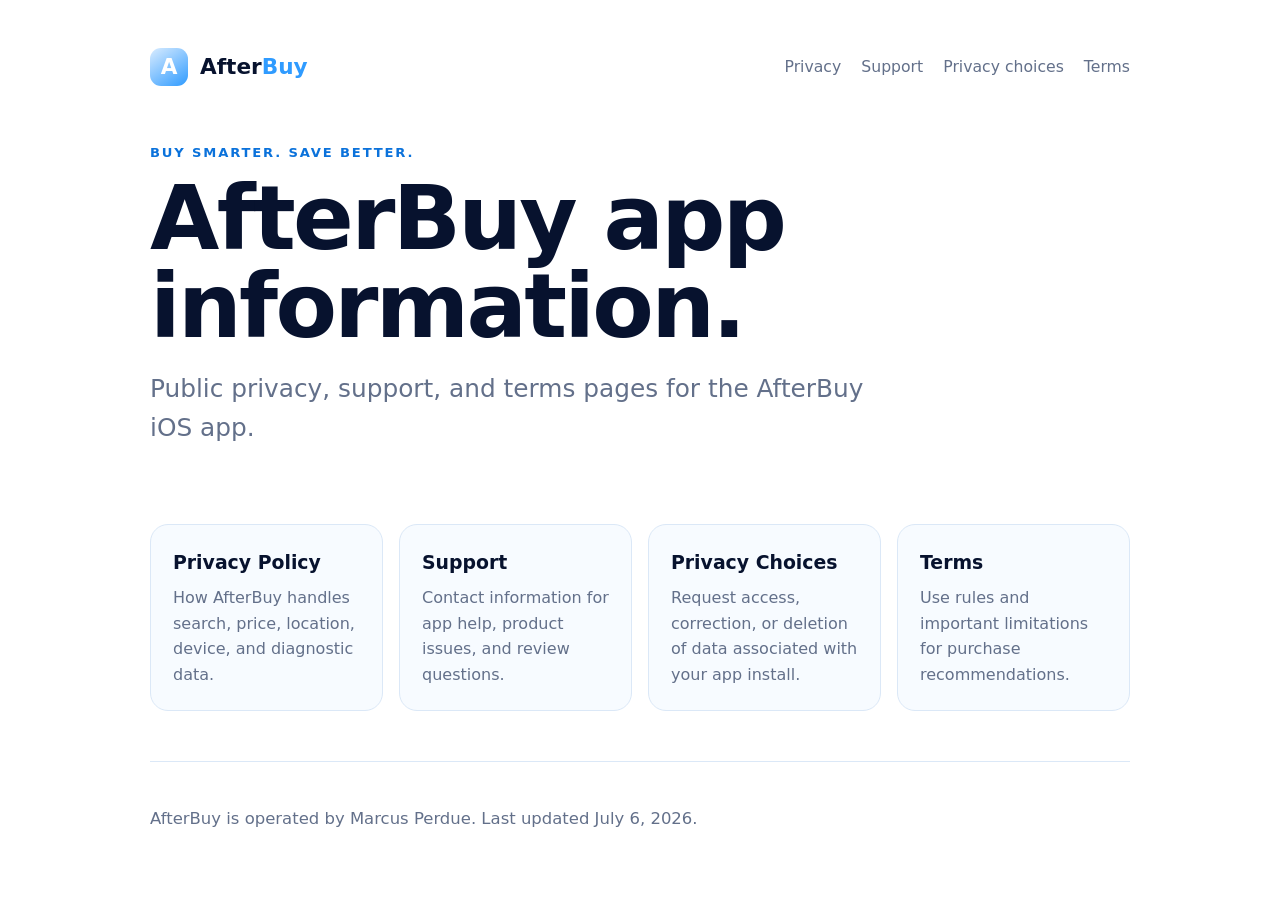
==== index.html @ 2948cd6e "docs: add app store policy site" ====
<!DOCTYPE html>
<html lang="en">
<head>
  <meta charset="utf-8">
  <meta name="viewport" content="width=device-width, initial-scale=1">
  <title>AfterBuy Legal and Support</title>
  <meta name="description" content="Privacy, support, and terms pages for AfterBuy.">
  <link rel="stylesheet" href="styles.css">
</head>
<body>
  <main class="page">
    <header class="topbar">
      <a class="brand" href="index.html" aria-label="AfterBuy home">
        <span class="mark">A</span>
        <span>After<span>Buy</span></span>
      </a>
      <nav aria-label="Legal pages">
        <a href="privacy.html">Privacy</a>
        <a href="support.html">Support</a>
        <a href="privacy-choices.html">Privacy choices</a>
        <a href="terms.html">Terms</a>
      </nav>
    </header>

    <section class="hero">
      <div class="eyebrow">BUY SMARTER. SAVE BETTER.</div>
      <h1>AfterBuy app information.</h1>
      <p class="lead">Public privacy, support, and terms pages for the AfterBuy iOS app.</p>
    </section>

    <section class="link-grid" aria-label="Important links">
      <a class="link-card" href="privacy.html">
        <strong>Privacy Policy</strong>
        <span>How AfterBuy handles search, price, location, device, and diagnostic data.</span>
      </a>
      <a class="link-card" href="support.html">
        <strong>Support</strong>
        <span>Contact information for app help, product issues, and review questions.</span>
      </a>
      <a class="link-card" href="privacy-choices.html">
        <strong>Privacy Choices</strong>
        <span>Request access, correction, or deletion of data associated with your app install.</span>
      </a>
      <a class="link-card" href="terms.html">
        <strong>Terms</strong>
        <span>Use rules and important limitations for purchase recommendations.</span>
      </a>
    </section>

    <footer class="footer">
      <p>AfterBuy is operated by Marcus Perdue. Last updated July 6, 2026.</p>
    </footer>
  </main>
</body>
</html>
---- styles.css ----
:root {
  --bg: #ffffff;
  --surface: #f7fbff;
  --line: #dbe8f7;
  --ink: #07122e;
  --muted: #63708a;
  --accent: #2f9bff;
  --accent-dark: #0b72db;
  --good: #1f9d55;
}

* {
  box-sizing: border-box;
}

html {
  color: var(--ink);
  background: var(--bg);
  font-family: ui-rounded, "SF Pro Rounded", "Avenir Next", "Nunito Sans", system-ui, -apple-system, BlinkMacSystemFont, sans-serif;
  line-height: 1.6;
}

body {
  margin: 0;
  min-height: 100vh;
}

a {
  color: var(--accent-dark);
  text-decoration-thickness: 0.08em;
  text-underline-offset: 0.18em;
}

.page {
  width: min(980px, calc(100% - 40px));
  margin: 0 auto;
  padding: 48px 0 72px;
}

.topbar {
  display: flex;
  align-items: center;
  justify-content: space-between;
  gap: 24px;
  padding-bottom: 56px;
}

.brand {
  display: inline-flex;
  align-items: center;
  gap: 12px;
  color: var(--ink);
  font-weight: 760;
  font-size: 1.35rem;
  text-decoration: none;
}

.mark {
  display: grid;
  place-items: center;
  width: 38px;
  height: 38px;
  border-radius: 11px;
  background: linear-gradient(145deg, #d9ecff, #2f9bff);
  color: white;
  font-weight: 900;
}

.brand span span {
  color: var(--accent);
}

nav {
  display: flex;
  flex-wrap: wrap;
  justify-content: flex-end;
  gap: 14px 20px;
  font-size: 0.98rem;
}

nav a {
  color: var(--muted);
  text-decoration: none;
}

nav a:hover {
  color: var(--accent-dark);
}

.hero {
  padding: 0 0 44px;
}

.eyebrow {
  color: var(--accent-dark);
  font-size: 0.82rem;
  font-weight: 800;
  letter-spacing: 0.14em;
  text-transform: uppercase;
}

h1 {
  max-width: 820px;
  margin: 12px 0 18px;
  font-size: clamp(2.5rem, 8vw, 5.6rem);
  line-height: 0.98;
  letter-spacing: -0.03em;
}

.lead {
  max-width: 760px;
  margin: 0;
  color: var(--muted);
  font-size: clamp(1.15rem, 2.4vw, 1.55rem);
}

.section {
  padding: 34px 0;
  border-top: 1px solid var(--line);
}

.section:first-of-type {
  border-top: 0;
}

h2 {
  margin: 0 0 14px;
  font-size: clamp(1.45rem, 3vw, 2rem);
  line-height: 1.15;
}

h3 {
  margin: 28px 0 8px;
  font-size: 1.12rem;
}

p,
li {
  color: var(--muted);
  font-size: 1.03rem;
}

ul {
  padding-left: 1.2rem;
}

.link-grid {
  display: grid;
  grid-template-columns: repeat(auto-fit, minmax(230px, 1fr));
  gap: 16px;
  margin-top: 32px;
}

.link-card {
  display: block;
  min-height: 160px;
  padding: 22px;
  border: 1px solid var(--line);
  border-radius: 18px;
  color: var(--ink);
  background: var(--surface);
  text-decoration: none;
}

.link-card strong {
  display: block;
  margin-bottom: 8px;
  font-size: 1.18rem;
}

.link-card span {
  display: block;
  color: var(--muted);
}

.details {
  display: grid;
  gap: 14px;
  margin: 28px 0 0;
}

.row {
  display: grid;
  grid-template-columns: minmax(140px, 220px) 1fr;
  gap: 18px;
  padding: 16px 0;
  border-top: 1px solid var(--line);
}

.row strong {
  color: var(--ink);
}

.row span {
  color: var(--muted);
}

.notice {
  margin: 28px 0;
  padding: 22px;
  border-left: 4px solid var(--accent);
  background: var(--surface);
  color: var(--muted);
}

.footer {
  margin-top: 50px;
  padding-top: 28px;
  border-top: 1px solid var(--line);
  color: var(--muted);
  font-size: 0.95rem;
}

@media (max-width: 700px) {
  .page {
    width: min(100% - 28px, 980px);
    padding-top: 26px;
  }

  .topbar {
    align-items: flex-start;
    flex-direction: column;
    padding-bottom: 36px;
  }

  nav {
    justify-content: flex-start;
  }

  .row {
    grid-template-columns: 1fr;
    gap: 4px;
  }
}
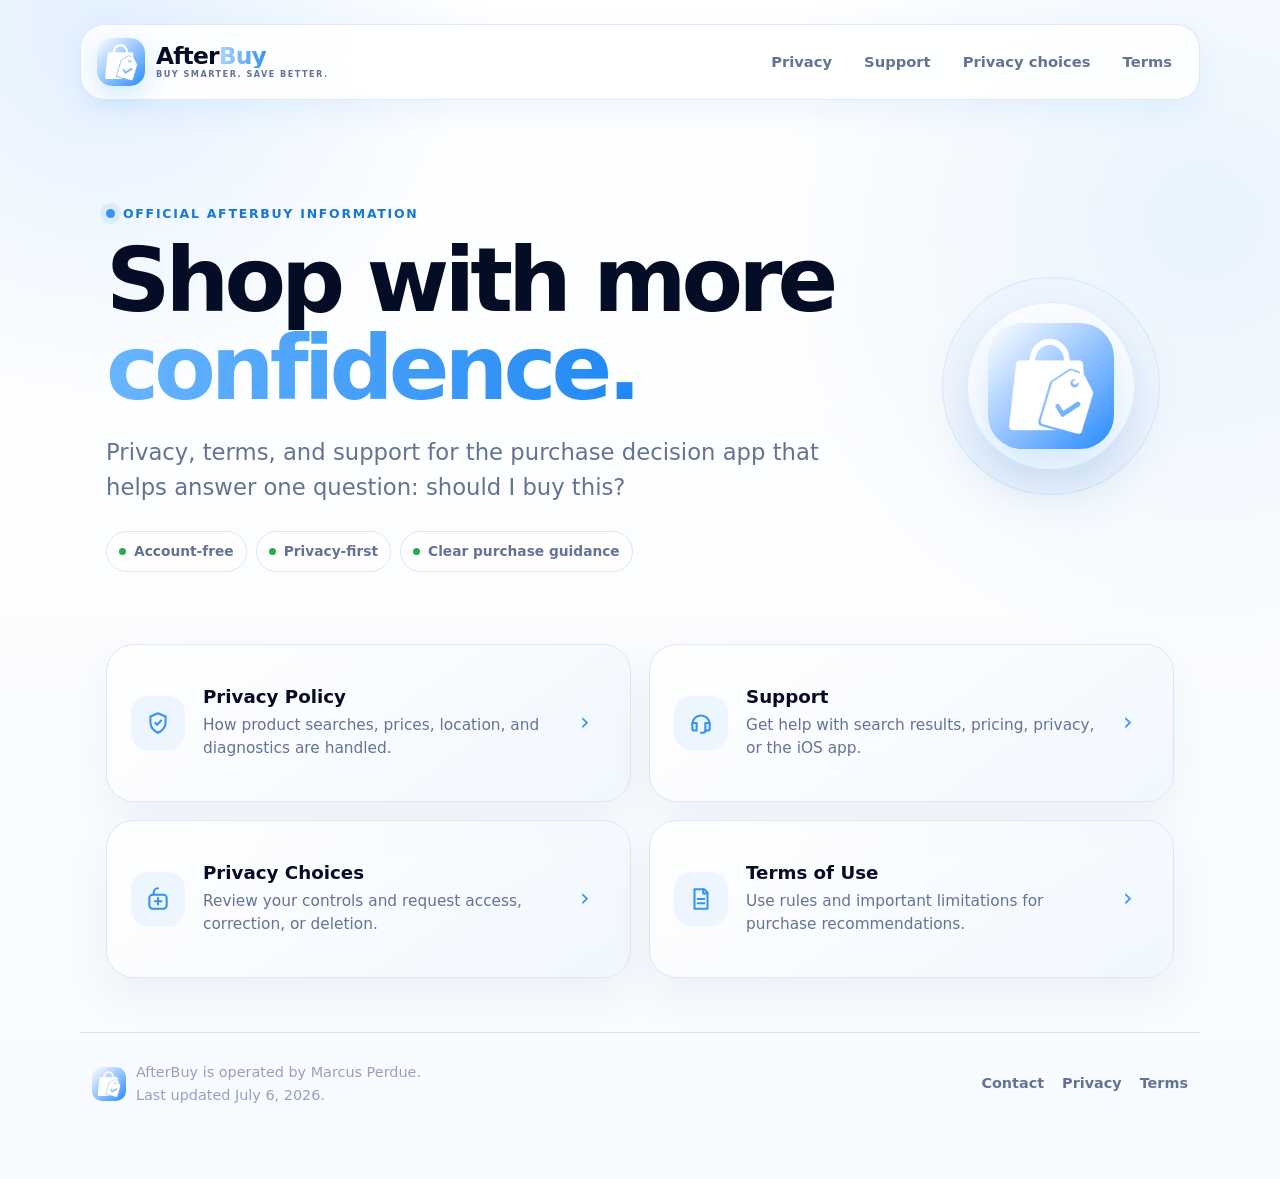
==== commit ee9199c4: "ui: match docs site to AfterBuy branding" ====
--- a/index.html
+++ b/index.html
@@ -3,18 +3,24 @@
 <head>
   <meta charset="utf-8">
   <meta name="viewport" content="width=device-width, initial-scale=1">
-  <title>AfterBuy Legal and Support</title>
-  <meta name="description" content="Privacy, support, and terms pages for AfterBuy.">
+  <meta name="theme-color" content="#ffffff">
+  <title>AfterBuy — Legal &amp; Support</title>
+  <meta name="description" content="Official privacy, terms, support, and privacy choices for the AfterBuy iOS app.">
+  <link rel="icon" type="image/png" href="assets/favicon.png">
+  <link rel="apple-touch-icon" href="assets/afterbuy-logo-mark.png">
   <link rel="stylesheet" href="styles.css">
 </head>
 <body>
-  <main class="page">
+  <main class="site-shell">
     <header class="topbar">
-      <a class="brand" href="index.html" aria-label="AfterBuy home">
-        <span class="mark">A</span>
-        <span>After<span>Buy</span></span>
+      <a class="brand" href="index.html" aria-label="AfterBuy home" aria-current="page">
+        <img class="brand-mark" src="assets/afterbuy-logo-mark.png" alt="" width="48" height="48">
+        <span class="brand-copy">
+          <span class="wordmark"><span>After</span><span class="wordmark-buy">Buy</span></span>
+          <span class="brand-tagline">BUY SMARTER. SAVE BETTER.</span>
+        </span>
       </a>
-      <nav aria-label="Legal pages">
+      <nav class="nav-links" aria-label="Legal and support pages">
         <a href="privacy.html">Privacy</a>
         <a href="support.html">Support</a>
         <a href="privacy-choices.html">Privacy choices</a>
@@ -23,32 +29,62 @@
     </header>
 
     <section class="hero">
-      <div class="eyebrow">BUY SMARTER. SAVE BETTER.</div>
-      <h1>AfterBuy app information.</h1>
-      <p class="lead">Public privacy, support, and terms pages for the AfterBuy iOS app.</p>
+      <div class="hero-copy">
+        <div class="eyebrow">Official AfterBuy information</div>
+        <h1>Shop with more <span class="accent-text">confidence.</span></h1>
+        <p class="lead">Privacy, terms, and support for the purchase decision app that helps answer one question: should I buy this?</p>
+        <div class="trust-row" aria-label="AfterBuy service qualities">
+          <span class="trust-pill">Account-free</span>
+          <span class="trust-pill">Privacy-first</span>
+          <span class="trust-pill">Clear purchase guidance</span>
+        </div>
+      </div>
+      <div class="hero-art" aria-hidden="true">
+        <img class="hero-logo" src="assets/afterbuy-logo-mark.png" alt="" width="126" height="126">
+      </div>
     </section>
 
-    <section class="link-grid" aria-label="Important links">
+    <section class="link-grid" aria-label="Important AfterBuy pages">
       <a class="link-card" href="privacy.html">
-        <strong>Privacy Policy</strong>
-        <span>How AfterBuy handles search, price, location, device, and diagnostic data.</span>
+        <span class="card-icon" aria-hidden="true">
+          <svg viewBox="0 0 24 24"><path d="M12 3 5 6v5c0 4.6 2.8 8 7 10 4.2-2 7-5.4 7-10V6l-7-3Z"></path><path d="m9.5 12 1.7 1.7 3.6-4"></path></svg>
+        </span>
+        <span class="card-copy"><strong>Privacy Policy</strong><span>How product searches, prices, location, and diagnostics are handled.</span></span>
+        <span class="card-arrow" aria-hidden="true">›</span>
       </a>
       <a class="link-card" href="support.html">
-        <strong>Support</strong>
-        <span>Contact information for app help, product issues, and review questions.</span>
+        <span class="card-icon" aria-hidden="true">
+          <svg viewBox="0 0 24 24"><path d="M4 13a8 8 0 0 1 16 0"></path><path d="M4 13v4a2 2 0 0 0 2 2h2v-7H4v1ZM20 13v4a2 2 0 0 1-2 2h-2v-7h4v1Z"></path><path d="M16 19c0 1.1-.9 2-2 2h-2"></path></svg>
+        </span>
+        <span class="card-copy"><strong>Support</strong><span>Get help with search results, pricing, privacy, or the iOS app.</span></span>
+        <span class="card-arrow" aria-hidden="true">›</span>
       </a>
       <a class="link-card" href="privacy-choices.html">
-        <strong>Privacy Choices</strong>
-        <span>Request access, correction, or deletion of data associated with your app install.</span>
+        <span class="card-icon" aria-hidden="true">
+          <svg viewBox="0 0 24 24"><path d="M12 2a4 4 0 0 0-4 4v2"></path><rect x="4" y="8" width="16" height="13" rx="3"></rect><path d="M9 14h6M12 11v6"></path></svg>
+        </span>
+        <span class="card-copy"><strong>Privacy Choices</strong><span>Review your controls and request access, correction, or deletion.</span></span>
+        <span class="card-arrow" aria-hidden="true">›</span>
       </a>
       <a class="link-card" href="terms.html">
-        <strong>Terms</strong>
-        <span>Use rules and important limitations for purchase recommendations.</span>
+        <span class="card-icon" aria-hidden="true">
+          <svg viewBox="0 0 24 24"><path d="M6 3h9l3 3v15H6V3Z"></path><path d="M14 3v4h4M9 12h6M9 16h6"></path></svg>
+        </span>
+        <span class="card-copy"><strong>Terms of Use</strong><span>Use rules and important limitations for purchase recommendations.</span></span>
+        <span class="card-arrow" aria-hidden="true">›</span>
       </a>
     </section>
 
     <footer class="footer">
-      <p>AfterBuy is operated by Marcus Perdue. Last updated July 6, 2026.</p>
+      <div class="footer-brand">
+        <img src="assets/afterbuy-logo-mark.png" alt="" width="34" height="34">
+        <p>AfterBuy is operated by Marcus Perdue.<br>Last updated July 6, 2026.</p>
+      </div>
+      <nav class="footer-links" aria-label="Footer links">
+        <a href="mailto:marcusperduee@gmail.com">Contact</a>
+        <a href="privacy.html">Privacy</a>
+        <a href="terms.html">Terms</a>
+      </nav>
     </footer>
   </main>
 </body>
--- a/styles.css
+++ b/styles.css
@@ -1,12 +1,24 @@
 :root {
-  --bg: #ffffff;
-  --surface: #f7fbff;
-  --line: #dbe8f7;
-  --ink: #07122e;
-  --muted: #63708a;
-  --accent: #2f9bff;
-  --accent-dark: #0b72db;
-  --good: #1f9d55;
+  color-scheme: light;
+  --background: #ffffff;
+  --background-blue: #edf5ff;
+  --card: rgba(255, 255, 255, 0.94);
+  --card-strong: #ffffff;
+  --border: #dbe6f7;
+  --hairline: #d6e0f0;
+  --primary: #050d26;
+  --secondary: #647394;
+  --muted: #94a1bd;
+  --accent: #3394f5;
+  --accent-light: #add4ff;
+  --accent-dark: #1677d8;
+  --green: #2ea84d;
+  --orange: #ff941f;
+  --shadow: 0 20px 60px rgba(66, 82, 122, 0.10);
+  --shadow-small: 0 10px 30px rgba(51, 148, 245, 0.09);
+  --radius-large: 28px;
+  --radius-medium: 20px;
+  --page-width: 1120px;
 }
 
 * {
@@ -14,15 +26,42 @@
 }
 
 html {
-  color: var(--ink);
-  background: var(--bg);
-  font-family: ui-rounded, "SF Pro Rounded", "Avenir Next", "Nunito Sans", system-ui, -apple-system, BlinkMacSystemFont, sans-serif;
+  scroll-behavior: smooth;
+  color: var(--primary);
+  background: var(--background);
+  font-family: ui-rounded, "SF Pro Rounded", "SF Pro Display", "Avenir Next", system-ui, -apple-system, BlinkMacSystemFont, sans-serif;
   line-height: 1.6;
+  -webkit-font-smoothing: antialiased;
+  text-rendering: optimizeLegibility;
 }
 
 body {
+  position: relative;
+  min-width: 320px;
+  min-height: 100vh;
   margin: 0;
-  min-height: 100vh;
+  overflow-x: hidden;
+  background:
+    radial-gradient(circle at 8% 2%, rgba(173, 212, 255, 0.34), transparent 24rem),
+    radial-gradient(circle at 94% 18%, rgba(51, 148, 245, 0.10), transparent 28rem),
+    linear-gradient(180deg, #ffffff 0%, #fbfdff 52%, #f7fbff 100%);
+}
+
+body::before {
+  position: fixed;
+  inset: 0;
+  z-index: -1;
+  pointer-events: none;
+  content: "";
+  opacity: 0.32;
+  background-image: linear-gradient(rgba(219, 230, 247, 0.35) 1px, transparent 1px), linear-gradient(90deg, rgba(219, 230, 247, 0.35) 1px, transparent 1px);
+  background-size: 48px 48px;
+  mask-image: linear-gradient(to bottom, black, transparent 54%);
+}
+
+img {
+  display: block;
+  max-width: 100%;
 }
 
 a {
@@ -31,205 +70,657 @@
   text-underline-offset: 0.18em;
 }
 
-.page {
-  width: min(980px, calc(100% - 40px));
+a:focus-visible {
+  outline: 3px solid rgba(51, 148, 245, 0.32);
+  outline-offset: 4px;
+  border-radius: 8px;
+}
+
+.site-shell {
+  width: min(var(--page-width), calc(100% - 40px));
   margin: 0 auto;
-  padding: 48px 0 72px;
+  padding: 24px 0 72px;
 }
 
 .topbar {
+  position: sticky;
+  top: 16px;
+  z-index: 10;
   display: flex;
   align-items: center;
   justify-content: space-between;
-  gap: 24px;
-  padding-bottom: 56px;
+  gap: 28px;
+  min-height: 76px;
+  padding: 12px 14px 12px 16px;
+  border: 1px solid rgba(219, 230, 247, 0.94);
+  border-radius: 24px;
+  background: rgba(255, 255, 255, 0.86);
+  box-shadow: var(--shadow-small);
+  backdrop-filter: blur(22px) saturate(140%);
+  -webkit-backdrop-filter: blur(22px) saturate(140%);
 }
 
 .brand {
   display: inline-flex;
   align-items: center;
-  gap: 12px;
-  color: var(--ink);
+  gap: 11px;
+  color: var(--primary);
+  text-decoration: none;
+  white-space: nowrap;
+}
+
+.brand-mark {
+  width: 48px;
+  height: 48px;
+  border-radius: 15px;
+  box-shadow: 0 10px 24px rgba(51, 148, 245, 0.20);
+}
+
+.brand-copy {
+  display: grid;
+  gap: 1px;
+}
+
+.wordmark {
+  display: inline-flex;
+  align-items: baseline;
+  font-size: 1.46rem;
   font-weight: 760;
-  font-size: 1.35rem;
-  text-decoration: none;
-}
-
-.mark {
-  display: grid;
-  place-items: center;
-  width: 38px;
-  height: 38px;
-  border-radius: 11px;
-  background: linear-gradient(145deg, #d9ecff, #2f9bff);
-  color: white;
-  font-weight: 900;
-}
-
-.brand span span {
+  line-height: 1;
+  letter-spacing: -0.035em;
+}
+
+.wordmark-buy {
   color: var(--accent);
-}
-
-nav {
+  background: linear-gradient(90deg, var(--accent-light), var(--accent));
+  background-clip: text;
+  -webkit-background-clip: text;
+  -webkit-text-fill-color: transparent;
+}
+
+.brand-tagline {
+  color: var(--secondary);
+  font-size: 0.51rem;
+  font-weight: 800;
+  line-height: 1.3;
+  letter-spacing: 0.18em;
+}
+
+.nav-links {
   display: flex;
   flex-wrap: wrap;
   justify-content: flex-end;
-  gap: 14px 20px;
-  font-size: 0.98rem;
-}
-
-nav a {
-  color: var(--muted);
+  gap: 6px;
+}
+
+.nav-links a {
+  padding: 9px 13px;
+  border-radius: 13px;
+  color: var(--secondary);
+  font-size: 0.92rem;
+  font-weight: 650;
   text-decoration: none;
-}
-
-nav a:hover {
+  transition: color 180ms ease, background-color 180ms ease, transform 180ms ease;
+}
+
+.nav-links a:hover,
+.nav-links a[aria-current="page"] {
   color: var(--accent-dark);
+  background: var(--background-blue);
+}
+
+.nav-links a:hover {
+  transform: translateY(-1px);
 }
 
 .hero {
-  padding: 0 0 44px;
+  position: relative;
+  display: grid;
+  grid-template-columns: minmax(0, 1fr) auto;
+  align-items: center;
+  gap: 64px;
+  padding: 100px 26px 72px;
+}
+
+.hero-compact {
+  padding-bottom: 54px;
+}
+
+.hero-copy {
+  min-width: 0;
 }
 
 .eyebrow {
+  display: inline-flex;
+  align-items: center;
+  gap: 8px;
+  margin-bottom: 14px;
   color: var(--accent-dark);
-  font-size: 0.82rem;
+  font-size: 0.78rem;
   font-weight: 800;
   letter-spacing: 0.14em;
   text-transform: uppercase;
 }
 
+.eyebrow::before {
+  width: 9px;
+  height: 9px;
+  border-radius: 999px;
+  background: var(--accent);
+  box-shadow: 0 0 0 6px rgba(51, 148, 245, 0.11);
+  content: "";
+}
+
+h1,
+h2,
+h3,
+p {
+  overflow-wrap: anywhere;
+}
+
 h1 {
   max-width: 820px;
-  margin: 12px 0 18px;
-  font-size: clamp(2.5rem, 8vw, 5.6rem);
+  margin: 0 0 22px;
+  font-size: clamp(3rem, 7vw, 6.25rem);
+  font-weight: 760;
   line-height: 0.98;
-  letter-spacing: -0.03em;
+  letter-spacing: -0.055em;
+}
+
+.hero-compact h1 {
+  font-size: clamp(3rem, 6vw, 5.25rem);
+}
+
+.accent-text {
+  color: var(--accent);
+  background: linear-gradient(90deg, #69b5ff, #2088f3);
+  background-clip: text;
+  -webkit-background-clip: text;
+  -webkit-text-fill-color: transparent;
 }
 
 .lead {
   max-width: 760px;
   margin: 0;
-  color: var(--muted);
-  font-size: clamp(1.15rem, 2.4vw, 1.55rem);
+  color: var(--secondary);
+  font-size: clamp(1.12rem, 2.2vw, 1.42rem);
+  line-height: 1.55;
+}
+
+.hero-art {
+  position: relative;
+  display: grid;
+  place-items: center;
+  width: 246px;
+  height: 246px;
+}
+
+.hero-art::before,
+.hero-art::after {
+  position: absolute;
+  border: 1px solid rgba(51, 148, 245, 0.13);
+  border-radius: 999px;
+  content: "";
+}
+
+.hero-art::before {
+  width: 216px;
+  height: 216px;
+  background: rgba(237, 245, 255, 0.72);
+}
+
+.hero-art::after {
+  width: 166px;
+  height: 166px;
+  background: rgba(255, 255, 255, 0.78);
+  box-shadow: var(--shadow);
+}
+
+.hero-logo {
+  position: relative;
+  z-index: 1;
+  width: 126px;
+  height: 126px;
+  border-radius: 34px;
+  box-shadow: 0 24px 48px rgba(51, 148, 245, 0.20);
+  animation: logo-float 4s ease-in-out infinite;
+}
+
+.trust-row {
+  display: flex;
+  flex-wrap: wrap;
+  gap: 9px;
+  margin-top: 26px;
+}
+
+.trust-pill {
+  display: inline-flex;
+  align-items: center;
+  gap: 8px;
+  padding: 8px 12px;
+  border: 1px solid var(--border);
+  border-radius: 999px;
+  color: var(--secondary);
+  background: rgba(255, 255, 255, 0.76);
+  font-size: 0.86rem;
+  font-weight: 650;
+}
+
+.trust-pill::before {
+  width: 7px;
+  height: 7px;
+  border-radius: 50%;
+  background: var(--green);
+  content: "";
+}
+
+.link-grid {
+  display: grid;
+  grid-template-columns: repeat(2, minmax(0, 1fr));
+  gap: 18px;
+  padding: 0 26px;
+}
+
+.link-card {
+  position: relative;
+  display: grid;
+  grid-template-columns: 54px minmax(0, 1fr) 26px;
+  align-items: center;
+  gap: 18px;
+  min-height: 158px;
+  padding: 24px;
+  overflow: hidden;
+  border: 1px solid var(--border);
+  border-radius: var(--radius-large);
+  color: var(--primary);
+  background: linear-gradient(145deg, rgba(255, 255, 255, 0.98), rgba(237, 245, 255, 0.66));
+  box-shadow: 0 16px 42px rgba(66, 82, 122, 0.07);
+  text-decoration: none;
+  transition: border-color 200ms ease, box-shadow 200ms ease, transform 200ms ease;
+}
+
+.link-card:hover {
+  border-color: rgba(51, 148, 245, 0.42);
+  box-shadow: 0 22px 50px rgba(51, 148, 245, 0.13);
+  transform: translateY(-3px);
+}
+
+.card-icon {
+  display: grid;
+  place-items: center;
+  width: 54px;
+  height: 54px;
+  border-radius: 17px;
+  color: var(--accent);
+  background: var(--background-blue);
+}
+
+.card-icon svg {
+  width: 26px;
+  height: 26px;
+  fill: none;
+  stroke: currentColor;
+  stroke-linecap: round;
+  stroke-linejoin: round;
+  stroke-width: 1.9;
+}
+
+.card-copy strong {
+  display: block;
+  margin-bottom: 5px;
+  font-size: 1.14rem;
+  line-height: 1.3;
+}
+
+.card-copy span {
+  display: block;
+  color: var(--secondary);
+  font-size: 0.96rem;
+  line-height: 1.5;
+}
+
+.card-arrow {
+  color: var(--accent);
+  font-size: 1.5rem;
+  transition: transform 200ms ease;
+}
+
+.link-card:hover .card-arrow {
+  transform: translateX(3px);
+}
+
+.content-card {
+  padding: 8px 38px;
+  border: 1px solid var(--border);
+  border-radius: var(--radius-large);
+  background: var(--card);
+  box-shadow: var(--shadow);
 }
 
 .section {
   padding: 34px 0;
-  border-top: 1px solid var(--line);
-}
-
-.section:first-of-type {
+  border-top: 1px solid var(--hairline);
+}
+
+.section:first-child {
   border-top: 0;
 }
 
 h2 {
-  margin: 0 0 14px;
-  font-size: clamp(1.45rem, 3vw, 2rem);
-  line-height: 1.15;
+  margin: 0 0 13px;
+  font-size: clamp(1.42rem, 3vw, 1.95rem);
+  font-weight: 730;
+  line-height: 1.2;
+  letter-spacing: -0.025em;
 }
 
 h3 {
-  margin: 28px 0 8px;
+  margin: 26px 0 8px;
   font-size: 1.12rem;
 }
 
 p,
 li {
+  color: var(--secondary);
+  font-size: 1.01rem;
+}
+
+p {
+  margin: 0 0 1em;
+}
+
+p:last-child {
+  margin-bottom: 0;
+}
+
+ul {
+  margin: 14px 0 0;
+  padding-left: 1.3rem;
+}
+
+li + li {
+  margin-top: 8px;
+}
+
+.details {
+  display: grid;
+  gap: 0;
+  margin-top: 8px;
+}
+
+.row {
+  display: grid;
+  grid-template-columns: minmax(150px, 218px) 1fr;
+  gap: 24px;
+  padding: 20px 0;
+  border-top: 1px solid var(--hairline);
+}
+
+.row:first-child {
+  border-top: 0;
+}
+
+.row strong {
+  color: var(--primary);
+}
+
+.row span {
+  color: var(--secondary);
+}
+
+.notice {
+  position: relative;
+  margin: 24px 0 0;
+  padding: 20px 22px 20px 54px;
+  border: 1px solid rgba(51, 148, 245, 0.24);
+  border-radius: 18px;
+  background: var(--background-blue);
+}
+
+.notice::before {
+  position: absolute;
+  top: 20px;
+  left: 20px;
+  display: grid;
+  place-items: center;
+  width: 23px;
+  height: 23px;
+  border: 2px solid var(--accent);
+  border-radius: 50%;
+  color: var(--accent);
+  font-size: 0.8rem;
+  font-weight: 800;
+  line-height: 1;
+  content: "i";
+}
+
+.contact-card {
+  display: flex;
+  align-items: center;
+  justify-content: space-between;
+  gap: 24px;
+  margin-top: 22px;
+  padding: 20px;
+  border: 1px solid var(--border);
+  border-radius: 18px;
+  background: var(--background-blue);
+}
+
+.contact-card p {
+  margin: 0;
+}
+
+.primary-button {
+  display: inline-flex;
+  align-items: center;
+  justify-content: center;
+  min-height: 46px;
+  padding: 0 18px;
+  border-radius: 14px;
+  color: #ffffff;
+  background: linear-gradient(90deg, #62b1ff, var(--accent));
+  box-shadow: 0 12px 22px rgba(51, 148, 245, 0.22);
+  font-weight: 750;
+  text-decoration: none;
+  white-space: nowrap;
+  transition: box-shadow 180ms ease, transform 180ms ease;
+}
+
+.primary-button:hover {
+  box-shadow: 0 15px 28px rgba(51, 148, 245, 0.28);
+  transform: translateY(-2px);
+}
+
+.footer {
+  display: flex;
+  align-items: center;
+  justify-content: space-between;
+  gap: 28px;
+  margin-top: 54px;
+  padding: 28px 12px 0;
+  border-top: 1px solid var(--border);
+}
+
+.footer-brand {
+  display: flex;
+  align-items: center;
+  gap: 10px;
+}
+
+.footer-brand img {
+  width: 34px;
+  height: 34px;
+  border-radius: 10px;
+}
+
+.footer p {
+  margin: 0;
   color: var(--muted);
-  font-size: 1.03rem;
-}
-
-ul {
-  padding-left: 1.2rem;
-}
-
-.link-grid {
-  display: grid;
-  grid-template-columns: repeat(auto-fit, minmax(230px, 1fr));
-  gap: 16px;
-  margin-top: 32px;
-}
-
-.link-card {
-  display: block;
-  min-height: 160px;
-  padding: 22px;
-  border: 1px solid var(--line);
-  border-radius: 18px;
-  color: var(--ink);
-  background: var(--surface);
+  font-size: 0.9rem;
+}
+
+.footer-links {
+  display: flex;
+  flex-wrap: wrap;
+  gap: 10px 18px;
+}
+
+.footer-links a {
+  color: var(--secondary);
+  font-size: 0.9rem;
+  font-weight: 650;
   text-decoration: none;
 }
 
-.link-card strong {
-  display: block;
-  margin-bottom: 8px;
-  font-size: 1.18rem;
-}
-
-.link-card span {
-  display: block;
-  color: var(--muted);
-}
-
-.details {
-  display: grid;
-  gap: 14px;
-  margin: 28px 0 0;
-}
-
-.row {
-  display: grid;
-  grid-template-columns: minmax(140px, 220px) 1fr;
-  gap: 18px;
-  padding: 16px 0;
-  border-top: 1px solid var(--line);
-}
-
-.row strong {
-  color: var(--ink);
-}
-
-.row span {
-  color: var(--muted);
-}
-
-.notice {
-  margin: 28px 0;
-  padding: 22px;
-  border-left: 4px solid var(--accent);
-  background: var(--surface);
-  color: var(--muted);
-}
-
-.footer {
-  margin-top: 50px;
-  padding-top: 28px;
-  border-top: 1px solid var(--line);
-  color: var(--muted);
-  font-size: 0.95rem;
-}
-
-@media (max-width: 700px) {
-  .page {
-    width: min(100% - 28px, 980px);
-    padding-top: 26px;
+@keyframes logo-float {
+  0%, 100% { transform: translateY(0) rotate(-1deg); }
+  50% { transform: translateY(-8px) rotate(1deg); }
+}
+
+@media (max-width: 840px) {
+  .site-shell {
+    width: min(calc(100% - 28px), var(--page-width));
+    padding-top: 14px;
+  }
+
+  .topbar {
+    top: 10px;
+  }
+
+  .brand-tagline {
+    display: none;
+  }
+
+  .nav-links a {
+    padding: 8px 9px;
+    font-size: 0.85rem;
+  }
+
+  .hero {
+    grid-template-columns: 1fr;
+    gap: 36px;
+    padding: 72px 12px 50px;
+  }
+
+  .hero-art {
+    display: none;
+  }
+
+  .link-grid {
+    padding: 0 12px;
+  }
+}
+
+@media (max-width: 680px) {
+  .site-shell {
+    width: min(calc(100% - 20px), var(--page-width));
   }
 
   .topbar {
     align-items: flex-start;
     flex-direction: column;
-    padding-bottom: 36px;
-  }
-
-  nav {
+    gap: 12px;
+    padding: 12px;
+    border-radius: 20px;
+  }
+
+  .brand-mark {
+    width: 42px;
+    height: 42px;
+    border-radius: 13px;
+  }
+
+  .wordmark {
+    font-size: 1.34rem;
+  }
+
+  .nav-links {
+    width: 100%;
+    flex-wrap: nowrap;
     justify-content: flex-start;
+    gap: 2px;
+    overflow-x: auto;
+    padding-bottom: 2px;
+    scrollbar-width: none;
+  }
+
+  .nav-links::-webkit-scrollbar {
+    display: none;
+  }
+
+  .nav-links a {
+    flex: 0 0 auto;
+  }
+
+  .hero,
+  .hero-compact {
+    padding-top: 58px;
+    padding-bottom: 38px;
+  }
+
+  h1,
+  .hero-compact h1 {
+    font-size: clamp(2.7rem, 15vw, 4.2rem);
+  }
+
+  .lead {
+    font-size: 1.05rem;
+  }
+
+  .link-grid {
+    grid-template-columns: 1fr;
+    gap: 12px;
+  }
+
+  .link-card {
+    grid-template-columns: 48px minmax(0, 1fr) 20px;
+    min-height: 132px;
+    padding: 18px;
+    border-radius: 22px;
+  }
+
+  .card-icon {
+    width: 48px;
+    height: 48px;
+    border-radius: 15px;
+  }
+
+  .content-card {
+    padding: 4px 20px;
+    border-radius: 24px;
+  }
+
+  .section {
+    padding: 28px 0;
   }
 
   .row {
     grid-template-columns: 1fr;
-    gap: 4px;
-  }
-}
-
+    gap: 5px;
+  }
+
+  .contact-card,
+  .footer {
+    align-items: flex-start;
+    flex-direction: column;
+  }
+
+  .primary-button {
+    width: 100%;
+  }
+}
+
+@media (prefers-reduced-motion: reduce) {
+  html {
+    scroll-behavior: auto;
+  }
+
+  *,
+  *::before,
+  *::after {
+    scroll-behavior: auto !important;
+    animation-duration: 0.01ms !important;
+    animation-iteration-count: 1 !important;
+    transition-duration: 0.01ms !important;
+  }
+}
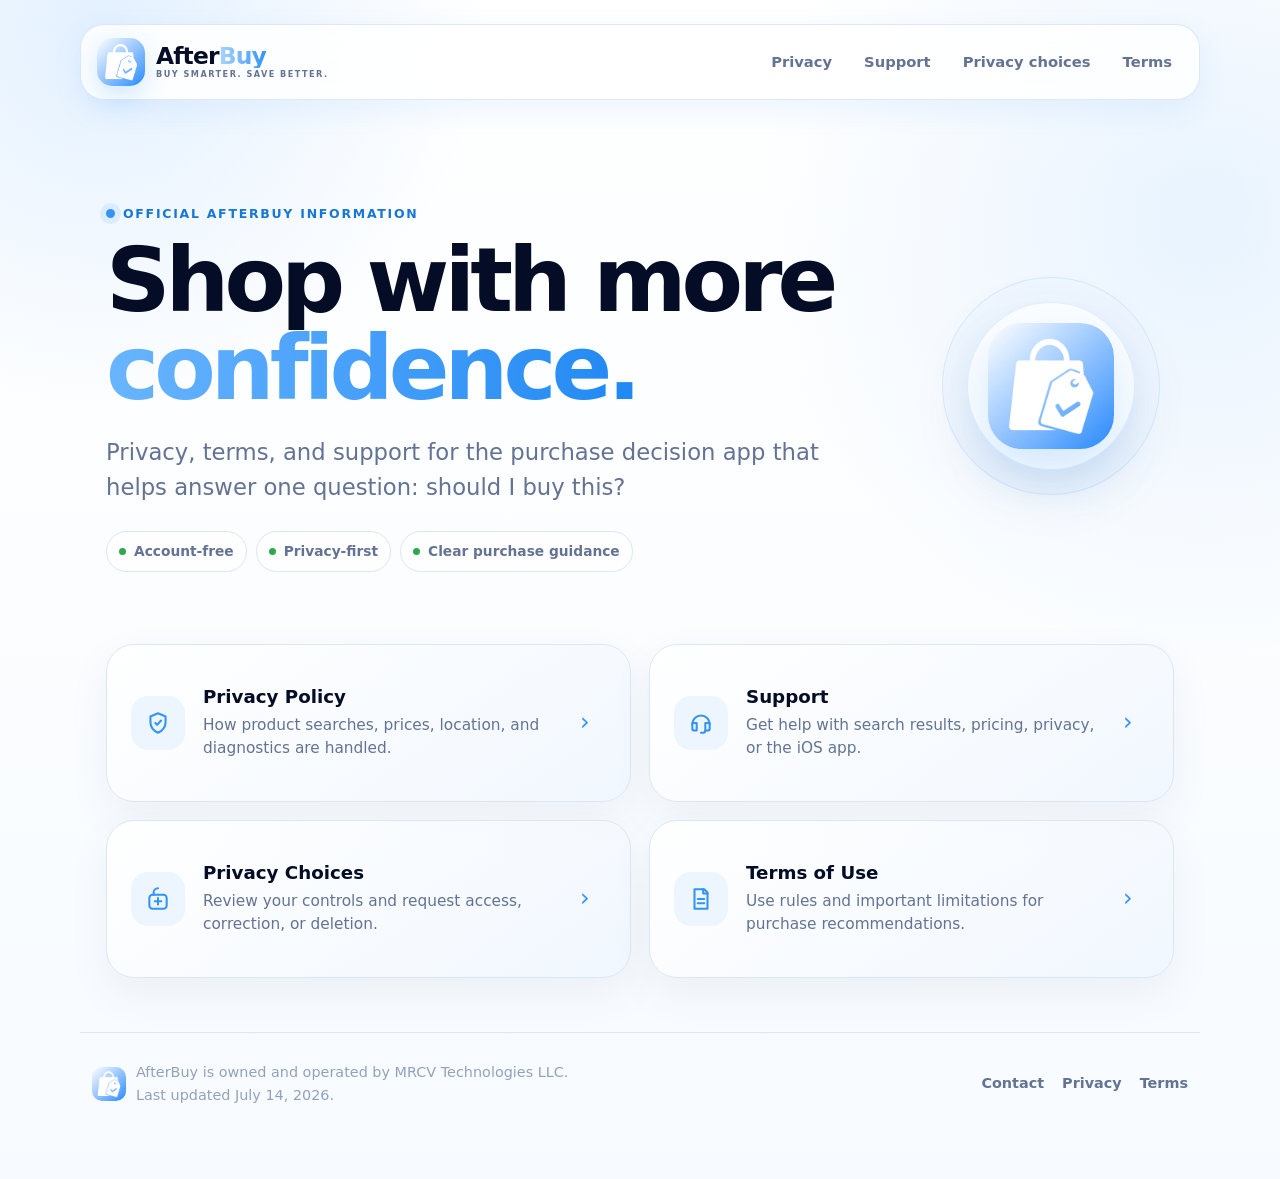
==== commit 49e06311: "docs: update AfterBuy ownership and contact" ====
--- a/index.html
+++ b/index.html
@@ -78,10 +78,10 @@
     <footer class="footer">
       <div class="footer-brand">
         <img src="assets/afterbuy-logo-mark.png" alt="" width="34" height="34">
-        <p>AfterBuy is operated by Marcus Perdue.<br>Last updated July 6, 2026.</p>
+        <p>AfterBuy is owned and operated by MRCV Technologies LLC.<br>Last updated July 14, 2026.</p>
       </div>
       <nav class="footer-links" aria-label="Footer links">
-        <a href="mailto:marcusperduee@gmail.com">Contact</a>
+        <a href="mailto:info@mrcv.net">Contact</a>
         <a href="privacy.html">Privacy</a>
         <a href="terms.html">Terms</a>
       </nav>
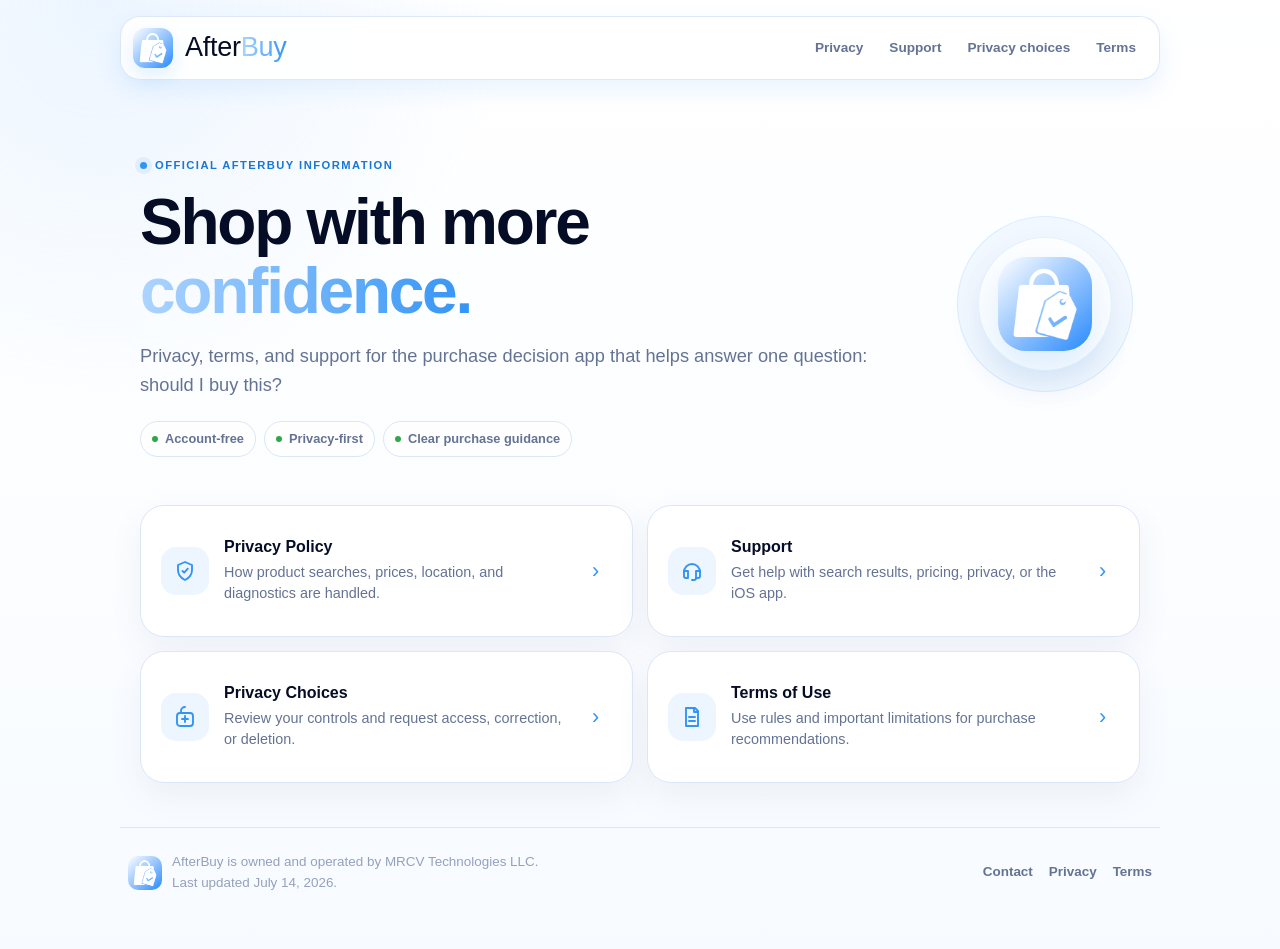
==== commit 0ffe244b: "fix: refresh branded site assets" ====
--- a/index.html
+++ b/index.html
@@ -6,15 +6,15 @@
   <meta name="theme-color" content="#ffffff">
   <title>AfterBuy — Legal &amp; Support</title>
   <meta name="description" content="Official privacy, terms, support, and privacy choices for the AfterBuy iOS app.">
-  <link rel="icon" type="image/png" href="assets/favicon.png">
-  <link rel="apple-touch-icon" href="assets/afterbuy-logo-mark.png">
-  <link rel="stylesheet" href="styles.css">
+  <link rel="icon" type="image/png" href="assets/favicon.png?v=20260717">
+  <link rel="apple-touch-icon" href="assets/afterbuy-logo-mark.png?v=20260717">
+  <link rel="stylesheet" href="styles.css?v=20260717">
 </head>
 <body>
   <main class="site-shell">
     <header class="topbar">
       <a class="brand" href="index.html" aria-label="AfterBuy home" aria-current="page">
-        <img class="brand-mark" src="assets/afterbuy-logo-mark.png" alt="" width="48" height="48">
+        <img class="brand-mark" src="assets/afterbuy-logo-mark.png?v=20260717" alt="" width="48" height="48">
         <span class="brand-copy">
           <span class="wordmark"><span>After</span><span class="wordmark-buy">Buy</span></span>
           <span class="brand-tagline">BUY SMARTER. SAVE BETTER.</span>
@@ -40,7 +40,7 @@
         </div>
       </div>
       <div class="hero-art" aria-hidden="true">
-        <img class="hero-logo" src="assets/afterbuy-logo-mark.png" alt="" width="126" height="126">
+        <img class="hero-logo" src="assets/afterbuy-logo-mark.png?v=20260717" alt="" width="126" height="126">
       </div>
     </section>
 
@@ -77,7 +77,7 @@
 
     <footer class="footer">
       <div class="footer-brand">
-        <img src="assets/afterbuy-logo-mark.png" alt="" width="34" height="34">
+        <img src="assets/afterbuy-logo-mark.png?v=20260717" alt="" width="34" height="34">
         <p>AfterBuy is owned and operated by MRCV Technologies LLC.<br>Last updated July 14, 2026.</p>
       </div>
       <nav class="footer-links" aria-label="Footer links">
--- a/styles.css
+++ b/styles.css
@@ -2,8 +2,7 @@
   color-scheme: light;
   --background: #ffffff;
   --background-blue: #edf5ff;
-  --card: rgba(255, 255, 255, 0.94);
-  --card-strong: #ffffff;
+  --card: rgba(255, 255, 255, 0.96);
   --border: #dbe6f7;
   --hairline: #d6e0f0;
   --primary: #050d26;
@@ -13,124 +12,117 @@
   --accent-light: #add4ff;
   --accent-dark: #1677d8;
   --green: #2ea84d;
-  --orange: #ff941f;
-  --shadow: 0 20px 60px rgba(66, 82, 122, 0.10);
-  --shadow-small: 0 10px 30px rgba(51, 148, 245, 0.09);
-  --radius-large: 28px;
-  --radius-medium: 20px;
-  --page-width: 1120px;
+  --shadow: 0 14px 34px rgba(66, 82, 122, 0.07);
+  --blue-shadow: 0 10px 24px rgba(51, 148, 245, 0.10);
+  --radius-large: 24px;
+  --radius-medium: 18px;
+  --page-width: 1040px;
 }
 
 * {
   box-sizing: border-box;
+  min-width: 0;
 }
 
 html {
   scroll-behavior: smooth;
   color: var(--primary);
   background: var(--background);
-  font-family: ui-rounded, "SF Pro Rounded", "SF Pro Display", "Avenir Next", system-ui, -apple-system, BlinkMacSystemFont, sans-serif;
-  line-height: 1.6;
+  font-family: "Avenir Next", Avenir, -apple-system, BlinkMacSystemFont, "Segoe UI", sans-serif;
+  font-size: 16px;
+  line-height: 1.55;
   -webkit-font-smoothing: antialiased;
   text-rendering: optimizeLegibility;
 }
 
 body {
-  position: relative;
   min-width: 320px;
   min-height: 100vh;
   margin: 0;
-  overflow-x: hidden;
   background:
-    radial-gradient(circle at 8% 2%, rgba(173, 212, 255, 0.34), transparent 24rem),
-    radial-gradient(circle at 94% 18%, rgba(51, 148, 245, 0.10), transparent 28rem),
-    linear-gradient(180deg, #ffffff 0%, #fbfdff 52%, #f7fbff 100%);
-}
-
-body::before {
-  position: fixed;
-  inset: 0;
-  z-index: -1;
-  pointer-events: none;
-  content: "";
-  opacity: 0.32;
-  background-image: linear-gradient(rgba(219, 230, 247, 0.35) 1px, transparent 1px), linear-gradient(90deg, rgba(219, 230, 247, 0.35) 1px, transparent 1px);
-  background-size: 48px 48px;
-  mask-image: linear-gradient(to bottom, black, transparent 54%);
-}
-
-img {
+    radial-gradient(circle at 8% 0%, rgba(173, 212, 255, 0.23), transparent 25rem),
+    linear-gradient(180deg, #ffffff 0%, #fbfdff 62%, #f7fbff 100%);
+}
+
+img,
+svg {
   display: block;
   max-width: 100%;
 }
 
 a {
   color: var(--accent-dark);
-  text-decoration-thickness: 0.08em;
+  overflow-wrap: anywhere;
+  text-decoration-thickness: 0.07em;
   text-underline-offset: 0.18em;
 }
 
 a:focus-visible {
-  outline: 3px solid rgba(51, 148, 245, 0.32);
+  outline: 3px solid rgba(51, 148, 245, 0.28);
   outline-offset: 4px;
   border-radius: 8px;
 }
 
 .site-shell {
-  width: min(var(--page-width), calc(100% - 40px));
+  width: calc(100% - 32px);
+  max-width: var(--page-width);
   margin: 0 auto;
-  padding: 24px 0 72px;
+  padding: 16px 0 56px;
 }
 
 .topbar {
   position: sticky;
-  top: 16px;
+  top: 12px;
   z-index: 10;
   display: flex;
   align-items: center;
   justify-content: space-between;
-  gap: 28px;
-  min-height: 76px;
-  padding: 12px 14px 12px 16px;
-  border: 1px solid rgba(219, 230, 247, 0.94);
-  border-radius: 24px;
-  background: rgba(255, 255, 255, 0.86);
-  box-shadow: var(--shadow-small);
-  backdrop-filter: blur(22px) saturate(140%);
-  -webkit-backdrop-filter: blur(22px) saturate(140%);
+  gap: 20px;
+  width: 100%;
+  min-height: 64px;
+  padding: 10px 12px;
+  border: 1px solid rgba(219, 230, 247, 0.92);
+  border-radius: 20px;
+  background: rgba(255, 255, 255, 0.90);
+  box-shadow: var(--blue-shadow);
+  backdrop-filter: blur(20px) saturate(130%);
+  -webkit-backdrop-filter: blur(20px) saturate(130%);
 }
 
 .brand {
   display: inline-flex;
-  align-items: center;
-  gap: 11px;
+  flex: 0 0 auto;
+  align-items: center;
+  gap: 12px;
   color: var(--primary);
   text-decoration: none;
   white-space: nowrap;
 }
 
 .brand-mark {
-  width: 48px;
-  height: 48px;
-  border-radius: 15px;
-  box-shadow: 0 10px 24px rgba(51, 148, 245, 0.20);
+  flex: 0 0 auto;
+  width: 40px;
+  height: 40px;
+  border-radius: 12px;
+  box-shadow: 0 8px 18px rgba(51, 148, 245, 0.14);
 }
 
 .brand-copy {
   display: grid;
-  gap: 1px;
+  gap: 2px;
 }
 
 .wordmark {
   display: inline-flex;
   align-items: baseline;
-  font-size: 1.46rem;
-  font-weight: 760;
+  font-size: 1.69rem;
+  font-weight: 500;
   line-height: 1;
-  letter-spacing: -0.035em;
-}
-
-.wordmark-buy {
+  letter-spacing: -0.01em;
+}
+
+.wordmark-buy,
+.accent-text {
   color: var(--accent);
   background: linear-gradient(90deg, var(--accent-light), var(--accent));
   background-clip: text;
@@ -139,26 +131,30 @@
 }
 
 .brand-tagline {
+  display: none;
   color: var(--secondary);
-  font-size: 0.51rem;
-  font-weight: 800;
-  line-height: 1.3;
-  letter-spacing: 0.18em;
+  font-size: 0.58rem;
+  font-weight: 700;
+  line-height: 1.25;
+  letter-spacing: 0.16em;
 }
 
 .nav-links {
   display: flex;
+  flex: 0 1 auto;
   flex-wrap: wrap;
   justify-content: flex-end;
-  gap: 6px;
+  gap: 4px;
 }
 
 .nav-links a {
-  padding: 9px 13px;
-  border-radius: 13px;
+  padding: 8px 11px;
+  border-radius: 12px;
   color: var(--secondary);
-  font-size: 0.92rem;
-  font-weight: 650;
+  font-size: 0.85rem;
+  font-weight: 600;
+  line-height: 1.2;
+  text-align: center;
   text-decoration: none;
   transition: color 180ms ease, background-color 180ms ease, transform 180ms ease;
 }
@@ -176,74 +172,76 @@
 .hero {
   position: relative;
   display: grid;
-  grid-template-columns: minmax(0, 1fr) auto;
-  align-items: center;
-  gap: 64px;
-  padding: 100px 26px 72px;
+  grid-template-columns: minmax(0, 1fr) 190px;
+  align-items: center;
+  gap: 52px;
+  width: 100%;
+  padding: 72px 20px 48px;
 }
 
 .hero-compact {
-  padding-bottom: 54px;
+  grid-template-columns: minmax(0, 1fr);
+  padding-top: 58px;
+  padding-bottom: 38px;
 }
 
 .hero-copy {
-  min-width: 0;
+  width: 100%;
 }
 
 .eyebrow {
   display: inline-flex;
   align-items: center;
   gap: 8px;
+  max-width: 100%;
   margin-bottom: 14px;
   color: var(--accent-dark);
-  font-size: 0.78rem;
-  font-weight: 800;
-  letter-spacing: 0.14em;
+  font-size: 0.7rem;
+  font-weight: 700;
+  letter-spacing: 0.13em;
   text-transform: uppercase;
 }
 
 .eyebrow::before {
-  width: 9px;
-  height: 9px;
+  flex: 0 0 auto;
+  width: 7px;
+  height: 7px;
   border-radius: 999px;
   background: var(--accent);
-  box-shadow: 0 0 0 6px rgba(51, 148, 245, 0.11);
+  box-shadow: 0 0 0 5px rgba(51, 148, 245, 0.10);
   content: "";
 }
 
 h1,
 h2,
 h3,
-p {
-  overflow-wrap: anywhere;
+p,
+li,
+.row span,
+.card-copy span {
+  overflow-wrap: break-word;
 }
 
 h1 {
-  max-width: 820px;
-  margin: 0 0 22px;
-  font-size: clamp(3rem, 7vw, 6.25rem);
-  font-weight: 760;
-  line-height: 0.98;
-  letter-spacing: -0.055em;
+  position: relative;
+  width: fit-content;
+  max-width: 760px;
+  margin: 0 0 16px;
+  font-size: clamp(2.5rem, 5.4vw, 4rem);
+  font-weight: 700;
+  line-height: 1.08;
+  letter-spacing: -0.035em;
 }
 
 .hero-compact h1 {
-  font-size: clamp(3rem, 6vw, 5.25rem);
-}
-
-.accent-text {
-  color: var(--accent);
-  background: linear-gradient(90deg, #69b5ff, #2088f3);
-  background-clip: text;
-  -webkit-background-clip: text;
-  -webkit-text-fill-color: transparent;
+  font-size: clamp(2.35rem, 5vw, 3.5rem);
 }
 
 .lead {
   max-width: 760px;
   margin: 0;
   color: var(--secondary);
-  font-size: clamp(1.12rem, 2.2vw, 1.42rem);
+  font-size: clamp(1rem, 1.8vw, 1.14rem);
   line-height: 1.55;
 }
 
@@ -251,64 +249,66 @@
   position: relative;
   display: grid;
   place-items: center;
-  width: 246px;
-  height: 246px;
+  width: 190px;
+  height: 190px;
 }
 
 .hero-art::before,
 .hero-art::after {
   position: absolute;
-  border: 1px solid rgba(51, 148, 245, 0.13);
+  border: 1px solid rgba(51, 148, 245, 0.12);
   border-radius: 999px;
   content: "";
 }
 
 .hero-art::before {
-  width: 216px;
-  height: 216px;
+  width: 174px;
+  height: 174px;
   background: rgba(237, 245, 255, 0.72);
 }
 
 .hero-art::after {
-  width: 166px;
-  height: 166px;
-  background: rgba(255, 255, 255, 0.78);
+  width: 132px;
+  height: 132px;
+  background: rgba(255, 255, 255, 0.84);
   box-shadow: var(--shadow);
 }
 
 .hero-logo {
   position: relative;
   z-index: 1;
-  width: 126px;
-  height: 126px;
-  border-radius: 34px;
-  box-shadow: 0 24px 48px rgba(51, 148, 245, 0.20);
+  width: 94px;
+  height: 94px;
+  border-radius: 28px;
+  box-shadow: 0 18px 36px rgba(51, 148, 245, 0.17);
   animation: logo-float 4s ease-in-out infinite;
 }
 
 .trust-row {
   display: flex;
   flex-wrap: wrap;
-  gap: 9px;
-  margin-top: 26px;
+  gap: 8px;
+  margin-top: 22px;
 }
 
 .trust-pill {
   display: inline-flex;
   align-items: center;
-  gap: 8px;
-  padding: 8px 12px;
+  gap: 7px;
+  max-width: 100%;
+  padding: 7px 11px;
   border: 1px solid var(--border);
   border-radius: 999px;
   color: var(--secondary);
-  background: rgba(255, 255, 255, 0.76);
-  font-size: 0.86rem;
-  font-weight: 650;
+  background: rgba(255, 255, 255, 0.80);
+  font-size: 0.8rem;
+  font-weight: 600;
 }
 
 .trust-pill::before {
-  width: 7px;
-  height: 7px;
+  flex: 0 0 auto;
+  width: 6px;
+  height: 6px;
   border-radius: 50%;
   background: var(--green);
   content: "";
@@ -317,47 +317,48 @@
 .link-grid {
   display: grid;
   grid-template-columns: repeat(2, minmax(0, 1fr));
-  gap: 18px;
-  padding: 0 26px;
+  gap: 14px;
+  width: 100%;
+  padding: 0 20px;
 }
 
 .link-card {
   position: relative;
   display: grid;
-  grid-template-columns: 54px minmax(0, 1fr) 26px;
-  align-items: center;
-  gap: 18px;
-  min-height: 158px;
-  padding: 24px;
-  overflow: hidden;
+  grid-template-columns: 48px minmax(0, 1fr) 20px;
+  align-items: center;
+  gap: 15px;
+  width: 100%;
+  min-height: 132px;
+  padding: 20px;
   border: 1px solid var(--border);
   border-radius: var(--radius-large);
   color: var(--primary);
-  background: linear-gradient(145deg, rgba(255, 255, 255, 0.98), rgba(237, 245, 255, 0.66));
-  box-shadow: 0 16px 42px rgba(66, 82, 122, 0.07);
+  background: var(--card);
+  box-shadow: var(--shadow);
   text-decoration: none;
   transition: border-color 200ms ease, box-shadow 200ms ease, transform 200ms ease;
 }
 
 .link-card:hover {
-  border-color: rgba(51, 148, 245, 0.42);
-  box-shadow: 0 22px 50px rgba(51, 148, 245, 0.13);
-  transform: translateY(-3px);
+  border-color: rgba(51, 148, 245, 0.40);
+  box-shadow: 0 16px 36px rgba(51, 148, 245, 0.11);
+  transform: translateY(-2px);
 }
 
 .card-icon {
   display: grid;
   place-items: center;
-  width: 54px;
-  height: 54px;
-  border-radius: 17px;
+  width: 48px;
+  height: 48px;
+  border-radius: 15px;
   color: var(--accent);
   background: var(--background-blue);
 }
 
 .card-icon svg {
-  width: 26px;
-  height: 26px;
+  width: 24px;
+  height: 24px;
   fill: none;
   stroke: currentColor;
   stroke-linecap: round;
@@ -367,21 +368,23 @@
 
 .card-copy strong {
   display: block;
-  margin-bottom: 5px;
-  font-size: 1.14rem;
+  margin-bottom: 4px;
+  color: var(--primary);
+  font-size: 1rem;
+  font-weight: 700;
   line-height: 1.3;
 }
 
 .card-copy span {
   display: block;
   color: var(--secondary);
-  font-size: 0.96rem;
-  line-height: 1.5;
+  font-size: 0.9rem;
+  line-height: 1.45;
 }
 
 .card-arrow {
   color: var(--accent);
-  font-size: 1.5rem;
+  font-size: 1.35rem;
   transition: transform 200ms ease;
 }
 
@@ -390,7 +393,8 @@
 }
 
 .content-card {
-  padding: 8px 38px;
+  width: 100%;
+  padding: 6px 34px;
   border: 1px solid var(--border);
   border-radius: var(--radius-large);
   background: var(--card);
@@ -398,7 +402,8 @@
 }
 
 .section {
-  padding: 34px 0;
+  width: 100%;
+  padding: 30px 0;
   border-top: 1px solid var(--hairline);
 }
 
@@ -407,22 +412,26 @@
 }
 
 h2 {
-  margin: 0 0 13px;
-  font-size: clamp(1.42rem, 3vw, 1.95rem);
-  font-weight: 730;
-  line-height: 1.2;
-  letter-spacing: -0.025em;
+  margin: 0 0 12px;
+  color: var(--primary);
+  font-size: clamp(1.3rem, 2.5vw, 1.72rem);
+  font-weight: 600;
+  line-height: 1.22;
+  letter-spacing: -0.015em;
 }
 
 h3 {
-  margin: 26px 0 8px;
-  font-size: 1.12rem;
+  margin: 24px 0 8px;
+  color: var(--primary);
+  font-size: 1.05rem;
+  font-weight: 600;
 }
 
 p,
-li {
+li,
+.row span {
   color: var(--secondary);
-  font-size: 1.01rem;
+  font-size: 1rem;
 }
 
 p {
@@ -434,8 +443,13 @@
 }
 
 ul {
-  margin: 14px 0 0;
-  padding-left: 1.3rem;
+  max-width: 100%;
+  margin: 13px 0 0;
+  padding-inline-start: 1.25rem;
+}
+
+li {
+  padding-left: 0.1rem;
 }
 
 li + li {
@@ -444,15 +458,16 @@
 
 .details {
   display: grid;
-  gap: 0;
-  margin-top: 8px;
+  width: 100%;
+  margin-top: 6px;
 }
 
 .row {
   display: grid;
-  grid-template-columns: minmax(150px, 218px) 1fr;
-  gap: 24px;
-  padding: 20px 0;
+  grid-template-columns: minmax(140px, 195px) minmax(0, 1fr);
+  gap: 22px;
+  width: 100%;
+  padding: 18px 0;
   border-top: 1px solid var(--hairline);
 }
 
@@ -462,34 +477,32 @@
 
 .row strong {
   color: var(--primary);
-}
-
-.row span {
-  color: var(--secondary);
+  font-weight: 600;
 }
 
 .notice {
   position: relative;
-  margin: 24px 0 0;
-  padding: 20px 22px 20px 54px;
-  border: 1px solid rgba(51, 148, 245, 0.24);
-  border-radius: 18px;
+  width: 100%;
+  margin: 22px 0 0;
+  padding: 18px 20px 18px 50px;
+  border: 1px solid rgba(51, 148, 245, 0.22);
+  border-radius: var(--radius-medium);
   background: var(--background-blue);
 }
 
 .notice::before {
   position: absolute;
-  top: 20px;
-  left: 20px;
+  top: 18px;
+  left: 18px;
   display: grid;
   place-items: center;
-  width: 23px;
-  height: 23px;
+  width: 21px;
+  height: 21px;
   border: 2px solid var(--accent);
   border-radius: 50%;
   color: var(--accent);
-  font-size: 0.8rem;
-  font-weight: 800;
+  font-size: 0.72rem;
+  font-weight: 700;
   line-height: 1;
   content: "i";
 }
@@ -498,11 +511,12 @@
   display: flex;
   align-items: center;
   justify-content: space-between;
-  gap: 24px;
-  margin-top: 22px;
-  padding: 20px;
+  gap: 20px;
+  width: 100%;
+  margin-top: 20px;
+  padding: 18px;
   border: 1px solid var(--border);
-  border-radius: 18px;
+  border-radius: var(--radius-medium);
   background: var(--background-blue);
 }
 
@@ -512,32 +526,34 @@
 
 .primary-button {
   display: inline-flex;
+  flex: 0 0 auto;
   align-items: center;
   justify-content: center;
-  min-height: 46px;
+  min-height: 44px;
   padding: 0 18px;
   border-radius: 14px;
   color: #ffffff;
   background: linear-gradient(90deg, #62b1ff, var(--accent));
-  box-shadow: 0 12px 22px rgba(51, 148, 245, 0.22);
-  font-weight: 750;
+  box-shadow: 0 10px 20px rgba(51, 148, 245, 0.18);
+  font-weight: 600;
   text-decoration: none;
   white-space: nowrap;
   transition: box-shadow 180ms ease, transform 180ms ease;
 }
 
 .primary-button:hover {
-  box-shadow: 0 15px 28px rgba(51, 148, 245, 0.28);
-  transform: translateY(-2px);
+  box-shadow: 0 13px 24px rgba(51, 148, 245, 0.24);
+  transform: translateY(-1px);
 }
 
 .footer {
   display: flex;
   align-items: center;
   justify-content: space-between;
-  gap: 28px;
-  margin-top: 54px;
-  padding: 28px 12px 0;
+  gap: 24px;
+  width: 100%;
+  margin-top: 44px;
+  padding: 24px 8px 0;
   border-top: 1px solid var(--border);
 }
 
@@ -548,6 +564,7 @@
 }
 
 .footer-brand img {
+  flex: 0 0 auto;
   width: 34px;
   height: 34px;
   border-radius: 10px;
@@ -556,50 +573,46 @@
 .footer p {
   margin: 0;
   color: var(--muted);
-  font-size: 0.9rem;
+  font-size: 0.84rem;
 }
 
 .footer-links {
   display: flex;
   flex-wrap: wrap;
-  gap: 10px 18px;
+  gap: 8px 16px;
 }
 
 .footer-links a {
   color: var(--secondary);
-  font-size: 0.9rem;
-  font-weight: 650;
+  font-size: 0.84rem;
+  font-weight: 600;
   text-decoration: none;
 }
 
 @keyframes logo-float {
-  0%, 100% { transform: translateY(0) rotate(-1deg); }
-  50% { transform: translateY(-8px) rotate(1deg); }
-}
-
-@media (max-width: 840px) {
+  0%, 100% { transform: translateY(0); }
+  50% { transform: translateY(-6px); }
+}
+
+@media (max-width: 820px) {
   .site-shell {
-    width: min(calc(100% - 28px), var(--page-width));
-    padding-top: 14px;
+    width: calc(100% - 24px);
+    padding-top: 12px;
   }
 
   .topbar {
-    top: 10px;
-  }
-
-  .brand-tagline {
-    display: none;
+    top: 8px;
   }
 
   .nav-links a {
-    padding: 8px 9px;
-    font-size: 0.85rem;
+    padding: 8px;
+    font-size: 0.8rem;
   }
 
   .hero {
-    grid-template-columns: 1fr;
-    gap: 36px;
-    padding: 72px 12px 50px;
+    grid-template-columns: minmax(0, 1fr);
+    gap: 28px;
+    padding: 58px 8px 38px;
   }
 
   .hero-art {
@@ -607,106 +620,153 @@
   }
 
   .link-grid {
-    padding: 0 12px;
-  }
-}
-
-@media (max-width: 680px) {
+    padding: 0 8px;
+  }
+}
+
+@media (max-width: 640px) {
   .site-shell {
-    width: min(calc(100% - 20px), var(--page-width));
+    width: 100%;
+    padding: 8px 10px 40px;
   }
 
   .topbar {
-    align-items: flex-start;
+    position: static;
+    align-items: stretch;
     flex-direction: column;
-    gap: 12px;
-    padding: 12px;
-    border-radius: 20px;
+    gap: 10px;
+    padding: 10px;
+    border-radius: 18px;
+  }
+
+  .brand {
+    align-self: flex-start;
   }
 
   .brand-mark {
-    width: 42px;
-    height: 42px;
-    border-radius: 13px;
+    width: 38px;
+    height: 38px;
+    border-radius: 11px;
   }
 
   .wordmark {
-    font-size: 1.34rem;
+    font-size: 1.5rem;
   }
 
   .nav-links {
+    display: grid;
+    grid-template-columns: repeat(2, minmax(0, 1fr));
     width: 100%;
-    flex-wrap: nowrap;
-    justify-content: flex-start;
-    gap: 2px;
-    overflow-x: auto;
-    padding-bottom: 2px;
-    scrollbar-width: none;
-  }
-
-  .nav-links::-webkit-scrollbar {
-    display: none;
+    gap: 4px;
   }
 
   .nav-links a {
-    flex: 0 0 auto;
+    width: 100%;
+    padding: 8px 6px;
+    white-space: normal;
   }
 
   .hero,
   .hero-compact {
-    padding-top: 58px;
-    padding-bottom: 38px;
+    padding: 42px 6px 28px;
   }
 
   h1,
   .hero-compact h1 {
-    font-size: clamp(2.7rem, 15vw, 4.2rem);
+    max-width: 100%;
+    font-size: clamp(2.25rem, 12vw, 3rem);
+    letter-spacing: -0.025em;
   }
 
   .lead {
-    font-size: 1.05rem;
+    font-size: 1rem;
+  }
+
+  .eyebrow {
+    align-items: flex-start;
+    font-size: 0.65rem;
+    line-height: 1.4;
   }
 
   .link-grid {
-    grid-template-columns: 1fr;
+    grid-template-columns: minmax(0, 1fr);
+    gap: 10px;
+    padding: 0 4px;
+  }
+
+  .link-card {
+    grid-template-columns: 44px minmax(0, 1fr) 18px;
     gap: 12px;
-  }
-
-  .link-card {
-    grid-template-columns: 48px minmax(0, 1fr) 20px;
-    min-height: 132px;
-    padding: 18px;
-    border-radius: 22px;
+    min-height: 116px;
+    padding: 16px;
+    border-radius: 20px;
   }
 
   .card-icon {
-    width: 48px;
-    height: 48px;
-    border-radius: 15px;
+    width: 44px;
+    height: 44px;
+    border-radius: 14px;
   }
 
   .content-card {
-    padding: 4px 20px;
-    border-radius: 24px;
+    padding: 4px 18px;
+    border-radius: 20px;
   }
 
   .section {
-    padding: 28px 0;
+    padding: 25px 0;
   }
 
   .row {
-    grid-template-columns: 1fr;
-    gap: 5px;
+    grid-template-columns: minmax(0, 1fr);
+    gap: 4px;
+    padding: 16px 0;
+  }
+
+  .notice {
+    padding: 16px 16px 16px 46px;
+  }
+
+  .notice::before {
+    top: 16px;
+    left: 16px;
   }
 
   .contact-card,
   .footer {
-    align-items: flex-start;
+    align-items: stretch;
     flex-direction: column;
   }
 
   .primary-button {
     width: 100%;
+  }
+
+  .footer {
+    padding-inline: 4px;
+  }
+}
+
+@media (max-width: 360px) {
+  .site-shell {
+    padding-inline: 7px;
+  }
+
+  .content-card {
+    padding-inline: 14px;
+  }
+
+  .link-card {
+    grid-template-columns: 40px minmax(0, 1fr);
+  }
+
+  .card-icon {
+    width: 40px;
+    height: 40px;
+  }
+
+  .card-arrow {
+    display: none;
   }
 }
 
